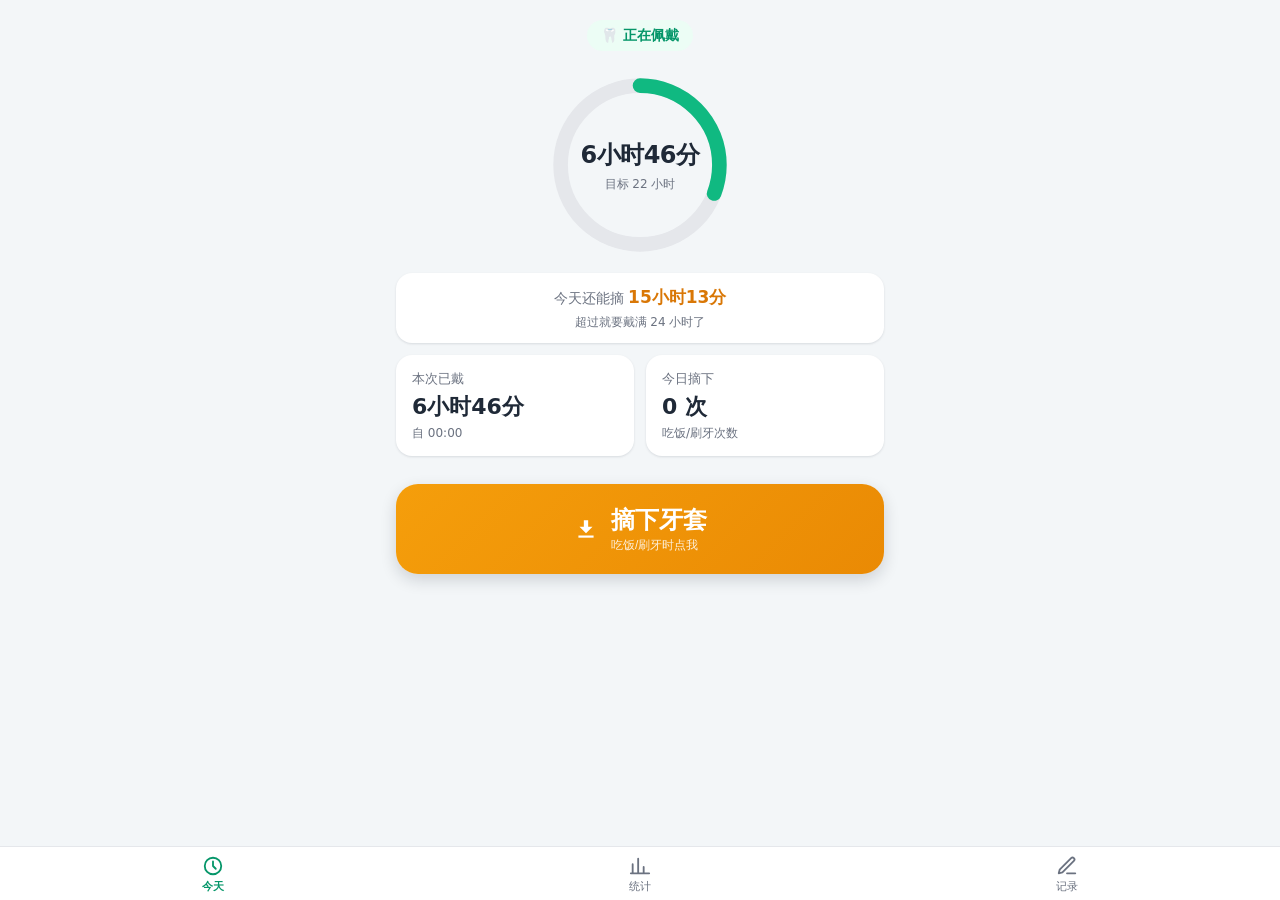
==== index.html @ 8b9c2d68 "牙套计时 PWA：佩戴记录、每日统计与可视化（首个版本） - 摘下/戴上一键记录，Toast 撤销，实时今日佩戴时长与还能摘多久 - 近7/30天柱状图（22h目标线）、每日摘戴时间线、汇总指标 - " ====
<!DOCTYPE html>
<html lang="zh-CN">
<head>
  <meta charset="UTF-8">
  <meta name="viewport" content="width=device-width, initial-scale=1, viewport-fit=cover, user-scalable=no">
  <title>牙套计时</title>
  <meta name="description" content="记录隐形牙套每日佩戴时长，目标每天 22 小时">
  <meta name="theme-color" content="#0d9488">
  <link rel="manifest" href="./manifest.json">
  <link rel="icon" href="./icons/icon-192.png">
  <link rel="apple-touch-icon" href="./icons/icon-192.png">
  <meta name="apple-mobile-web-app-capable" content="yes">
  <meta name="apple-mobile-web-app-status-bar-style" content="default">
  <link rel="stylesheet" href="./css/style.css">
</head>
<body>
  <main id="app">

    <!-- ============ 今天 ============ -->
    <section id="page-today" class="page active">
      <div id="status-chip" class="status-chip on">🦷 正在佩戴</div>

      <div class="ring-wrap">
        <div id="ring-holder"></div>
        <div class="ring-center">
          <div id="ring-main">0分钟</div>
          <div id="ring-sub">今日已佩戴</div>
        </div>
      </div>

      <div id="allowance-card" class="card allowance">今天还能摘 <b>--</b></div>

      <div class="cards-row">
        <div class="card stat">
          <div class="stat-label" id="session-label">本次已戴</div>
          <div class="stat-value" id="session-dur">--</div>
          <div class="stat-sub" id="session-since">--</div>
        </div>
        <div class="card stat">
          <div class="stat-label">今日摘下</div>
          <div class="stat-value" id="off-count">0 次</div>
          <div class="stat-sub">吃饭/刷牙次数</div>
        </div>
      </div>

      <button id="btn-toggle" class="btn-main off-action">
        <span id="btn-toggle-icon" class="btn-icon"></span>
        <span class="btn-texts">
          <span id="btn-toggle-text" class="btn-text">摘下牙套</span>
          <span id="btn-toggle-sub" class="btn-sub">吃饭/刷牙时点我</span>
        </span>
      </button>
    </section>

    <!-- ============ 统计 ============ -->
    <section id="page-stats" class="page">
      <div class="page-head">
        <h2>佩戴统计</h2>
        <div class="segmented">
          <button id="range-7" class="active">近7天</button>
          <button id="range-30">近30天</button>
        </div>
      </div>

      <div class="cards-grid4">
        <div class="card stat"><div class="stat-value" id="sum-avg">--</div><div class="stat-sub" id="sum-avg-sub">平均每天佩戴</div></div>
        <div class="card stat"><div class="stat-value" id="sum-met">--</div><div class="stat-sub" id="sum-met-sub">达标天数</div></div>
        <div class="card stat"><div class="stat-value" id="sum-streak">--</div><div class="stat-sub" id="sum-streak-sub">连续达标</div></div>
        <div class="card stat"><div class="stat-value" id="sum-rate">--</div><div class="stat-sub" id="sum-rate-sub">达标率</div></div>
      </div>

      <div class="card">
        <div class="card-title">每日佩戴时长（小时）</div>
        <div id="bar-chart" class="chart-box"></div>
        <div id="bar-caption" class="chart-caption">点击柱子可查看当天详情</div>
      </div>

      <div class="card">
        <div class="card-title">每日时间线<span class="legend"><i class="lg lg-on"></i>佩戴中 <i class="lg lg-off"></i>已摘下 <i class="lg lg-now"></i>现在</span></div>
        <div id="timeline-chart" class="chart-box"></div>
      </div>
    </section>

    <!-- ============ 记录 ============ -->
    <section id="page-records" class="page">
      <div class="page-head">
        <h2>佩戴记录</h2>
        <button id="btn-add" class="btn-primary">＋ 补录</button>
      </div>

      <div id="event-list"></div>

      <div class="card settings-card">
        <div class="card-title">设置</div>
        <label class="field-row">
          <span>每日目标（小时）</span>
          <input type="number" id="goal-input" min="1" max="24" step="0.5" value="22">
        </label>
      </div>

      <div class="card settings-card">
        <div class="card-title">数据备份</div>
        <p class="hint">数据保存在本机浏览器中。换手机、清除浏览器数据前，请先导出备份；恢复时导入即可。</p>
        <div class="btn-row">
          <button id="btn-export" class="btn-secondary">导出备份</button>
          <button id="btn-import" class="btn-secondary">导入备份</button>
          <button id="btn-clear" class="btn-secondary danger">清空数据</button>
        </div>
        <input type="file" id="import-file" accept=".json,application/json" hidden>
      </div>
    </section>
  </main>

  <!-- 底部页签 -->
  <nav class="tabbar">
    <button data-tab="today" class="active">
      <svg viewBox="0 0 24 24" width="22" height="22" fill="none" stroke="currentColor" stroke-width="2" stroke-linecap="round" stroke-linejoin="round"><circle cx="12" cy="12" r="9"/><path d="M12 7v5l3 3"/></svg>
      <span>今天</span>
    </button>
    <button data-tab="stats">
      <svg viewBox="0 0 24 24" width="22" height="22" fill="none" stroke="currentColor" stroke-width="2" stroke-linecap="round" stroke-linejoin="round"><path d="M4 20V10M10 20V4M16 20v-7M22 20H2"/></svg>
      <span>统计</span>
    </button>
    <button data-tab="records">
      <svg viewBox="0 0 24 24" width="22" height="22" fill="none" stroke="currentColor" stroke-width="2" stroke-linecap="round" stroke-linejoin="round"><path d="M12 20h9"/><path d="M16.5 3.5a2.1 2.1 0 0 1 3 3L7 19l-4 1 1-4Z"/></svg>
      <span>记录</span>
    </button>
  </nav>

  <!-- 补录/编辑弹窗 -->
  <div id="modal-overlay">
    <div class="modal">
      <div id="modal-title" class="modal-title">补录一条记录</div>
      <label class="form-row">
        <span>类型</span>
        <select id="ev-type">
          <option value="off">摘下牙套</option>
          <option value="on">戴上牙套</option>
        </select>
      </label>
      <label class="form-row">
        <span>时间</span>
        <input type="datetime-local" id="ev-time">
      </label>
      <label class="form-row">
        <span>备注</span>
        <input type="text" id="ev-note" maxlength="30" placeholder="选填，如：午饭">
      </label>
      <div class="modal-btns">
        <button id="btn-modal-cancel" class="btn-secondary">取消</button>
        <button id="btn-modal-save" class="btn-primary">保存</button>
      </div>
    </div>
  </div>

  <div id="toast"></div>

  <script src="./js/storage.js"></script>
  <script src="./js/stats.js"></script>
  <script src="./js/charts.js"></script>
  <script src="./js/app.js"></script>
</body>
</html>
---- css/style.css ----
/* 牙套计时 — 移动端优先样式 */
:root {
  --green: #10b981;
  --green-dark: #059669;
  --green-bg: #ecfdf5;
  --orange: #f59e0b;
  --orange-dark: #d97706;
  --orange-bg: #fffbeb;
  --red: #ef4444;
  --blue: #3b82f6;
  --bg: #f3f6f8;
  --card: #ffffff;
  --text: #1f2937;
  --muted: #6b7280;
  --line: #e5e7eb;
  --radius: 16px;
  --shadow: 0 1px 3px rgba(16, 24, 40, .08), 0 1px 2px rgba(16, 24, 40, .04);
}

* { box-sizing: border-box; -webkit-tap-highlight-color: transparent; }

html { height: 100%; }

body {
  margin: 0;
  min-height: 100%;
  background: var(--bg);
  color: var(--text);
  font-family: system-ui, -apple-system, "PingFang SC", "HarmonyOS Sans SC", "Microsoft YaHei", sans-serif;
  font-size: 15px;
  line-height: 1.5;
  touch-action: manipulation;
  padding-bottom: calc(64px + env(safe-area-inset-bottom));
}

#app { max-width: 520px; margin: 0 auto; padding: 16px 16px 24px; }

.page { display: none; animation: fadeIn .18s ease; }
.page.active { display: block; }
@keyframes fadeIn { from { opacity: 0; transform: translateY(4px); } to { opacity: 1; transform: none; } }

.page-head {
  display: flex; align-items: center; justify-content: space-between;
  margin: 6px 0 14px;
}
.page-head h2 { margin: 0; font-size: 20px; }

/* ---------- 状态条 ---------- */
.status-chip {
  display: inline-flex; align-items: center; gap: 4px;
  margin: 4px auto 12px; padding: 5px 14px;
  border-radius: 999px; font-size: 14px; font-weight: 600;
}
.status-chip.on { background: var(--green-bg); color: var(--green-dark); }
.status-chip.off { background: var(--orange-bg); color: var(--orange-dark); }
#page-today { text-align: center; }

/* ---------- 进度环 ---------- */
.ring-wrap { position: relative; width: 188px; margin: 8px auto 14px; }
.ring-svg { display: block; width: 100%; }
.ring-center {
  position: absolute; inset: 0;
  display: flex; flex-direction: column; align-items: center; justify-content: center;
  pointer-events: none;
}
#ring-main { font-size: 24px; font-weight: 700; letter-spacing: -0.5px; }
#ring-sub { font-size: 12px; color: var(--muted); margin-top: 2px; }

/* ---------- 卡片 ---------- */
.card {
  background: var(--card);
  border-radius: var(--radius);
  box-shadow: var(--shadow);
  padding: 14px 16px;
  margin-bottom: 12px;
  text-align: left;
}
.card-title { font-size: 14px; font-weight: 600; color: var(--text); margin-bottom: 10px; }
.card-sub { display: block; font-size: 12px; color: var(--muted); margin-top: 2px; }

.allowance { text-align: center; padding: 12px 16px; font-size: 14px; color: var(--muted); }
.allowance b { color: var(--orange-dark); font-size: 17px; }
.allowance.warn b { color: var(--red); }

.cards-row { display: grid; grid-template-columns: 1fr 1fr; gap: 12px; margin-bottom: 16px; }
.cards-grid4 { display: grid; grid-template-columns: 1fr 1fr; gap: 12px; margin-bottom: 12px; }

.stat .stat-label { font-size: 13px; color: var(--muted); }
.stat .stat-value { font-size: 22px; font-weight: 700; margin-top: 2px; }
.stat .stat-sub { font-size: 12px; color: var(--muted); margin-top: 1px; }

/* ---------- 大按钮 ---------- */
.btn-main {
  display: flex; align-items: center; justify-content: center; gap: 12px;
  width: 100%;
  padding: 20px 16px;
  border: none; border-radius: 22px;
  color: #fff; font-size: 24px; font-weight: 700;
  cursor: pointer;
  transition: transform .08s ease, filter .15s ease;
  box-shadow: 0 6px 16px rgba(16, 24, 40, .16);
}
.btn-main:active { transform: scale(.97); filter: brightness(.94); }
.btn-main .btn-icon { display: flex; }
.btn-main .btn-texts { display: flex; flex-direction: column; align-items: flex-start; gap: 1px; }
.btn-main .btn-sub { font-size: 12px; font-weight: 400; opacity: .85; }
.btn-main.off-action { background: linear-gradient(135deg, #f59e0b, #ea8a04); }
.btn-main.on-action { background: linear-gradient(135deg, #10b981, #059669); }

/* ---------- 统计页 ---------- */
.segmented {
  display: inline-flex;
  background: #e9edf1; border-radius: 10px; padding: 3px; gap: 2px;
}
.segmented button {
  border: none; background: transparent; padding: 6px 14px;
  border-radius: 8px; font-size: 13px; color: var(--muted); cursor: pointer;
}
.segmented button.active { background: #fff; color: var(--text); font-weight: 600; box-shadow: var(--shadow); }

.chart-box { overflow-x: auto; }
.chart-svg { display: block; width: 100%; min-width: 280px; }
.chart-caption { font-size: 13px; color: var(--muted); text-align: center; margin-top: 6px; min-height: 20px; }
.chart-caption .ok { color: var(--green-dark); font-weight: 600; }
.chart-caption .miss { color: var(--red); font-weight: 600; }

.legend { float: right; display: inline-flex; align-items: center; gap: 10px; font-size: 11px; font-weight: 400; color: var(--muted); }
.legend .lg { display: inline-block; width: 14px; height: 8px; border-radius: 4px; margin-right: 3px; vertical-align: middle; }
.lg-on { background: #d8f3e6; border: 1px solid #b5e4cf; }
.lg-off { background: var(--orange); }
.lg-now { background: transparent; border-left: 2px solid var(--blue); width: 2px; height: 12px; border-radius: 0; }

/* ---------- 记录页 ---------- */
.btn-primary {
  background: var(--green); color: #fff; border: none;
  padding: 9px 18px; border-radius: 12px; font-size: 15px; font-weight: 600; cursor: pointer;
}
.btn-primary:active { filter: brightness(.94); }

.btn-secondary {
  background: #eef2f5; color: var(--text); border: none;
  padding: 10px 14px; border-radius: 12px; font-size: 14px; font-weight: 500; cursor: pointer;
}
.btn-secondary:active { filter: brightness(.94); }
.btn-secondary.danger { background: #fee2e2; color: #b91c1c; }

.day-group { background: var(--card); border-radius: var(--radius); box-shadow: var(--shadow); margin-bottom: 12px; overflow: hidden; }
.day-header {
  padding: 10px 16px; font-size: 13px; font-weight: 600; color: var(--muted);
  border-bottom: 1px solid var(--line); background: #fafbfc;
}
.ev-row {
  display: flex; align-items: center; gap: 10px;
  padding: 10px 16px; border-bottom: 1px solid #f1f4f6;
}
.ev-row:last-child { border-bottom: none; }
.ev-row.redundant { opacity: .55; }
.ev-badge {
  min-width: 40px; text-align: center; padding: 3px 0;
  border-radius: 8px; font-size: 12px; font-weight: 600;
}
.b-off { background: var(--orange-bg); color: var(--orange-dark); }
.b-on { background: var(--green-bg); color: var(--green-dark); }
.ev-time { font-size: 16px; font-weight: 600; font-variant-numeric: tabular-nums; }
.ev-note { font-size: 12px; color: var(--muted); overflow: hidden; text-overflow: ellipsis; white-space: nowrap; }
.ev-warn { font-size: 10px; color: #b45309; background: var(--orange-bg); border-radius: 6px; padding: 1px 6px; }
.ev-actions { margin-left: auto; display: flex; gap: 6px; flex-shrink: 0; }
.btn-mini {
  border: 1px solid var(--line); background: #fff; color: var(--muted);
  border-radius: 8px; padding: 4px 12px; font-size: 13px; cursor: pointer;
}
.btn-mini.danger { color: var(--red); border-color: #fecaca; }

.empty-tip { text-align: center; color: var(--muted); padding: 40px 20px; line-height: 2; }

.settings-card .field-row { display: flex; align-items: center; justify-content: space-between; gap: 12px; }
.settings-card input[type="number"] {
  width: 90px; padding: 8px 10px; text-align: center;
  border: 1px solid var(--line); border-radius: 10px; font-size: 16px;
}
.hint { font-size: 12px; color: var(--muted); margin: 0 0 10px; }
.btn-row { display: flex; gap: 10px; flex-wrap: wrap; }

/* ---------- 底部页签 ---------- */
.tabbar {
  position: fixed; left: 0; right: 0; bottom: 0; z-index: 20;
  display: flex;
  background: rgba(255, 255, 255, .96);
  backdrop-filter: blur(8px);
  border-top: 1px solid var(--line);
  padding-bottom: env(safe-area-inset-bottom);
}
.tabbar button {
  flex: 1; display: flex; flex-direction: column; align-items: center; gap: 2px;
  padding: 8px 0 6px;
  border: none; background: none; color: var(--muted);
  font-size: 11px; cursor: pointer;
}
.tabbar button.active { color: var(--green-dark); font-weight: 600; }

/* ---------- 弹窗 ---------- */
#modal-overlay {
  position: fixed; inset: 0; z-index: 50;
  background: rgba(15, 23, 42, .45);
  display: none; align-items: center; justify-content: center;
  padding: 20px;
}
#modal-overlay.show { display: flex; }
.modal {
  background: #fff; border-radius: 20px; padding: 20px;
  width: 100%; max-width: 360px;
  animation: pop .18s ease;
}
@keyframes pop { from { opacity: 0; transform: scale(.95); } to { opacity: 1; transform: none; } }
.modal-title { font-size: 17px; font-weight: 700; margin-bottom: 14px; }
.form-row { display: flex; align-items: center; gap: 12px; margin-bottom: 12px; }
.form-row > span { width: 44px; flex-shrink: 0; color: var(--muted); font-size: 14px; }
.form-row select, .form-row input[type="datetime-local"], .form-row input[type="text"] {
  flex: 1; padding: 10px 12px;
  border: 1px solid var(--line); border-radius: 10px;
  font-size: 15px; background: #fff; color: var(--text);
}
.modal-btns { display: flex; gap: 10px; margin-top: 16px; }
.modal-btns .btn-secondary, .modal-btns .btn-primary { flex: 1; padding: 12px; }

/* ---------- Toast ---------- */
#toast {
  position: fixed; left: 50%; bottom: calc(80px + env(safe-area-inset-bottom));
  transform: translateX(-50%) translateY(20px);
  background: #1f2937; color: #fff;
  border-radius: 12px; padding: 10px 16px;
  font-size: 14px;
  display: flex; align-items: center; gap: 14px;
  opacity: 0; pointer-events: none;
  transition: opacity .2s ease, transform .2s ease;
  z-index: 60; max-width: calc(100vw - 40px);
  box-shadow: 0 8px 24px rgba(16, 24, 40, .25);
}
#toast.show { opacity: 1; transform: translateX(-50%) translateY(0); pointer-events: auto; }
#toast button {
  border: none; background: rgba(255, 255, 255, .18);
  color: #fff; border-radius: 8px; padding: 4px 12px;
  font-size: 13px; cursor: pointer; flex-shrink: 0;
}

/* 大屏微调 */
@media (min-width: 560px) {
  .cards-grid4 { grid-template-columns: repeat(4, 1fr); }
}
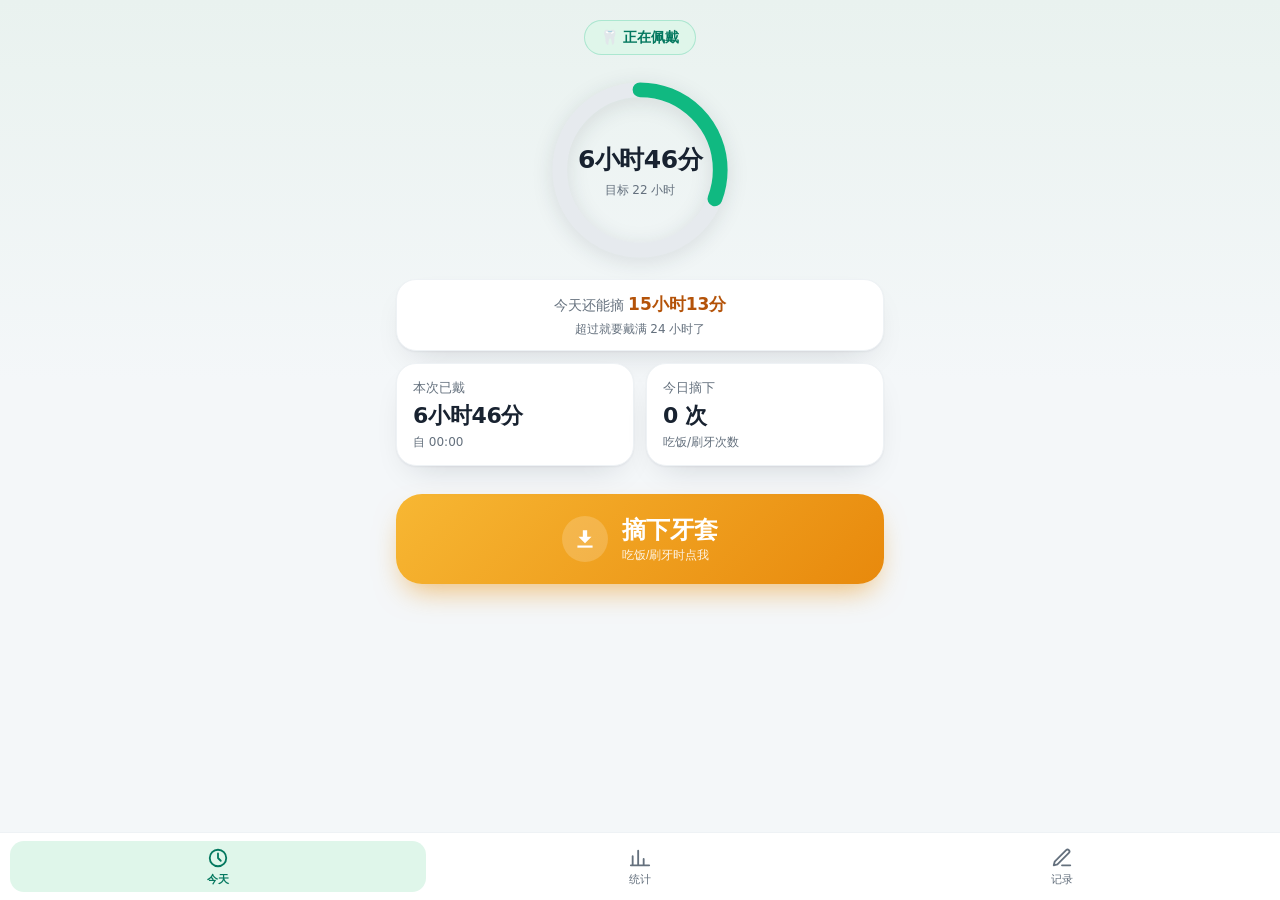
==== commit 49515509: "新增按周/按月统计视图，界面美化并适配深色模式 - stats.js 新增 weeklyStats/monthlyStats（周一/自然月分桶聚合） - 统计页四档切换：近7天/近30天/按周(12周" ====
--- a/index.html
+++ b/index.html
@@ -6,6 +6,7 @@
   <title>牙套计时</title>
   <meta name="description" content="记录隐形牙套每日佩戴时长，目标每天 22 小时">
   <meta name="theme-color" content="#0d9488">
+  <meta name="theme-color" media="(prefers-color-scheme: dark)" content="#0a1220">
   <link rel="manifest" href="./manifest.json">
   <link rel="icon" href="./icons/icon-192.png">
   <link rel="apple-touch-icon" href="./icons/icon-192.png">
@@ -59,6 +60,8 @@
         <div class="segmented">
           <button id="range-7" class="active">近7天</button>
           <button id="range-30">近30天</button>
+          <button id="range-w">按周</button>
+          <button id="range-m">按月</button>
         </div>
       </div>
 
@@ -70,12 +73,12 @@
       </div>
 
       <div class="card">
-        <div class="card-title">每日佩戴时长（小时）</div>
+        <div class="card-title" id="bar-title">每日佩戴时长（小时）</div>
         <div id="bar-chart" class="chart-box"></div>
         <div id="bar-caption" class="chart-caption">点击柱子可查看当天详情</div>
       </div>
 
-      <div class="card">
+      <div class="card" id="timeline-card">
         <div class="card-title">每日时间线<span class="legend"><i class="lg lg-on"></i>佩戴中 <i class="lg lg-off"></i>已摘下 <i class="lg lg-now"></i>现在</span></div>
         <div id="timeline-chart" class="chart-box"></div>
       </div>
--- a/css/style.css
+++ b/css/style.css
@@ -1,20 +1,73 @@
-/* 牙套计时 — 移动端优先样式 */
+/* 牙套计时 — 移动端优先样式（浅色 / 深色自动适配） */
 :root {
+  /* 语义色 */
   --green: #10b981;
-  --green-dark: #059669;
-  --green-bg: #ecfdf5;
+  --green-dark: #04785f;
+  --green-bg: #dff6ea;
   --orange: #f59e0b;
-  --orange-dark: #d97706;
-  --orange-bg: #fffbeb;
+  --orange-dark: #b45309;
+  --orange-bg: #fdf0d9;
   --red: #ef4444;
   --blue: #3b82f6;
-  --bg: #f3f6f8;
+
+  /* 界面 */
+  --bg1: #e9f2ef;
+  --bg2: #f4f7f9;
   --card: #ffffff;
-  --text: #1f2937;
-  --muted: #6b7280;
-  --line: #e5e7eb;
-  --radius: 16px;
-  --shadow: 0 1px 3px rgba(16, 24, 40, .08), 0 1px 2px rgba(16, 24, 40, .04);
+  --card-2: #f7f9fa;
+  --text: #182230;
+  --muted: #64707d;
+  --line: #e6ebef;
+  --line-soft: #eef2f5;
+  --radius: 20px;
+  --shadow: 0 1px 2px rgba(16, 24, 40, .05), 0 14px 34px -16px rgba(16, 24, 40, .18);
+  --seg-bg: #e4ebee;
+  --tabbar-bg: rgba(255, 255, 255, .94);
+  --btn-sec-bg: #edf1f5;
+
+  /* 图表（SVG 内以 style="var(...)" 引用） */
+  --c-green: var(--green);
+  --c-orange: var(--orange);
+  --c-blue: var(--blue);
+  --c-grid: #e6eaee;
+  --c-grid-strong: #c8cfd6;
+  --c-axis: #8a939c;
+  --c-bar-label: #3b4654;
+  --c-track: #dff0e8;
+  --c-track-line: #c6e2d3;
+}
+
+@media (prefers-color-scheme: dark) {
+  :root {
+    --green: #34d399;
+    --green-dark: #6ee7b7;
+    --green-bg: #143527;
+    --orange: #fbbf24;
+    --orange-dark: #fcd34d;
+    --orange-bg: #3a2a0e;
+    --red: #f87171;
+    --blue: #60a5fa;
+
+    --bg1: #0a1220;
+    --bg2: #0d1524;
+    --card: #161f2e;
+    --card-2: #1b2536;
+    --text: #e6eaf0;
+    --muted: #93a0af;
+    --line: #263248;
+    --line-soft: #202c42;
+    --shadow: 0 1px 2px rgba(0, 0, 0, .4), 0 16px 36px -16px rgba(0, 0, 0, .6);
+    --seg-bg: #1c2839;
+    --tabbar-bg: rgba(13, 21, 36, .94);
+    --btn-sec-bg: #213049;
+
+    --c-grid: #243048;
+    --c-grid-strong: #36445e;
+    --c-axis: #8a94a3;
+    --c-bar-label: #cdd6e0;
+    --c-track: #173226;
+    --c-track-line: #1e4433;
+  }
 }
 
 * { box-sizing: border-box; -webkit-tap-highlight-color: transparent; }
@@ -24,58 +77,60 @@
 body {
   margin: 0;
   min-height: 100%;
-  background: var(--bg);
+  background: linear-gradient(180deg, var(--bg1) 0, var(--bg2) 380px);
   color: var(--text);
   font-family: system-ui, -apple-system, "PingFang SC", "HarmonyOS Sans SC", "Microsoft YaHei", sans-serif;
   font-size: 15px;
   line-height: 1.5;
   touch-action: manipulation;
-  padding-bottom: calc(64px + env(safe-area-inset-bottom));
+  padding-bottom: calc(76px + env(safe-area-inset-bottom));
 }
 
 #app { max-width: 520px; margin: 0 auto; padding: 16px 16px 24px; }
 
-.page { display: none; animation: fadeIn .18s ease; }
+.page { display: none; animation: fadeIn .2s ease; }
 .page.active { display: block; }
-@keyframes fadeIn { from { opacity: 0; transform: translateY(4px); } to { opacity: 1; transform: none; } }
+@keyframes fadeIn { from { opacity: 0; transform: translateY(5px); } to { opacity: 1; transform: none; } }
 
 .page-head {
   display: flex; align-items: center; justify-content: space-between;
   margin: 6px 0 14px;
 }
-.page-head h2 { margin: 0; font-size: 20px; }
+.page-head h2 { margin: 0; font-size: 21px; letter-spacing: .3px; }
 
 /* ---------- 状态条 ---------- */
+#page-today { text-align: center; }
 .status-chip {
   display: inline-flex; align-items: center; gap: 4px;
-  margin: 4px auto 12px; padding: 5px 14px;
+  margin: 4px auto 14px; padding: 6px 16px;
   border-radius: 999px; font-size: 14px; font-weight: 600;
-}
-.status-chip.on { background: var(--green-bg); color: var(--green-dark); }
-.status-chip.off { background: var(--orange-bg); color: var(--orange-dark); }
-#page-today { text-align: center; }
+  border: 1px solid transparent;
+}
+.status-chip.on { background: var(--green-bg); color: var(--green-dark); border-color: color-mix(in srgb, var(--green) 25%, transparent); }
+.status-chip.off { background: var(--orange-bg); color: var(--orange-dark); border-color: color-mix(in srgb, var(--orange) 30%, transparent); }
 
 /* ---------- 进度环 ---------- */
-.ring-wrap { position: relative; width: 188px; margin: 8px auto 14px; }
-.ring-svg { display: block; width: 100%; }
+.ring-wrap { position: relative; width: 190px; margin: 6px auto 14px; }
+.ring-svg { display: block; width: 100%; filter: drop-shadow(0 4px 10px rgba(16, 24, 40, .12)); }
 .ring-center {
   position: absolute; inset: 0;
   display: flex; flex-direction: column; align-items: center; justify-content: center;
   pointer-events: none;
 }
-#ring-main { font-size: 24px; font-weight: 700; letter-spacing: -0.5px; }
-#ring-sub { font-size: 12px; color: var(--muted); margin-top: 2px; }
+#ring-main { font-size: 25px; font-weight: 750; letter-spacing: -0.5px; }
+#ring-sub { font-size: 12px; color: var(--muted); margin-top: 3px; }
 
 /* ---------- 卡片 ---------- */
 .card {
   background: var(--card);
+  border: 1px solid var(--line-soft);
   border-radius: var(--radius);
   box-shadow: var(--shadow);
   padding: 14px 16px;
   margin-bottom: 12px;
   text-align: left;
 }
-.card-title { font-size: 14px; font-weight: 600; color: var(--text); margin-bottom: 10px; }
+.card-title { font-size: 14px; font-weight: 650; color: var(--text); margin-bottom: 10px; }
 .card-sub { display: block; font-size: 12px; color: var(--muted); margin-top: 2px; }
 
 .allowance { text-align: center; padding: 12px 16px; font-size: 14px; color: var(--muted); }
@@ -86,90 +141,110 @@
 .cards-grid4 { display: grid; grid-template-columns: 1fr 1fr; gap: 12px; margin-bottom: 12px; }
 
 .stat .stat-label { font-size: 13px; color: var(--muted); }
-.stat .stat-value { font-size: 22px; font-weight: 700; margin-top: 2px; }
+.stat .stat-value { font-size: 22px; font-weight: 720; margin-top: 2px; letter-spacing: -0.3px; }
 .stat .stat-sub { font-size: 12px; color: var(--muted); margin-top: 1px; }
 
 /* ---------- 大按钮 ---------- */
 .btn-main {
-  display: flex; align-items: center; justify-content: center; gap: 12px;
+  display: flex; align-items: center; justify-content: center; gap: 14px;
   width: 100%;
   padding: 20px 16px;
-  border: none; border-radius: 22px;
+  border: none; border-radius: 26px;
   color: #fff; font-size: 24px; font-weight: 700;
   cursor: pointer;
   transition: transform .08s ease, filter .15s ease;
-  box-shadow: 0 6px 16px rgba(16, 24, 40, .16);
 }
 .btn-main:active { transform: scale(.97); filter: brightness(.94); }
-.btn-main .btn-icon { display: flex; }
+.btn-main .btn-icon {
+  display: flex; align-items: center; justify-content: center;
+  width: 46px; height: 46px; border-radius: 50%;
+  background: rgba(255, 255, 255, .18);
+}
 .btn-main .btn-texts { display: flex; flex-direction: column; align-items: flex-start; gap: 1px; }
-.btn-main .btn-sub { font-size: 12px; font-weight: 400; opacity: .85; }
-.btn-main.off-action { background: linear-gradient(135deg, #f59e0b, #ea8a04); }
-.btn-main.on-action { background: linear-gradient(135deg, #10b981, #059669); }
+.btn-main .btn-sub { font-size: 12px; font-weight: 400; opacity: .88; }
+.btn-main.off-action {
+  background: linear-gradient(135deg, #f7b733, #e8890c);
+  box-shadow: 0 14px 30px -10px rgba(234, 138, 4, .6);
+}
+.btn-main.on-action {
+  background: linear-gradient(135deg, #19c98d, #059669);
+  box-shadow: 0 14px 30px -10px rgba(5, 150, 105, .55);
+}
 
 /* ---------- 统计页 ---------- */
 .segmented {
   display: inline-flex;
-  background: #e9edf1; border-radius: 10px; padding: 3px; gap: 2px;
+  background: var(--seg-bg); border-radius: 12px; padding: 3px; gap: 2px;
 }
 .segmented button {
-  border: none; background: transparent; padding: 6px 14px;
-  border-radius: 8px; font-size: 13px; color: var(--muted); cursor: pointer;
-}
-.segmented button.active { background: #fff; color: var(--text); font-weight: 600; box-shadow: var(--shadow); }
+  border: none; background: transparent; padding: 6px 10px;
+  border-radius: 9px; font-size: 13px; color: var(--muted); cursor: pointer;
+  white-space: nowrap;
+}
+.segmented button.active {
+  background: var(--card); color: var(--text); font-weight: 650;
+  box-shadow: 0 1px 3px rgba(16, 24, 40, .14);
+}
 
 .chart-box { overflow-x: auto; }
 .chart-svg { display: block; width: 100%; min-width: 280px; }
 .chart-caption { font-size: 13px; color: var(--muted); text-align: center; margin-top: 6px; min-height: 20px; }
-.chart-caption .ok { color: var(--green-dark); font-weight: 600; }
-.chart-caption .miss { color: var(--red); font-weight: 600; }
+.chart-caption .ok { color: var(--green-dark); font-weight: 650; }
+.chart-caption .miss { color: var(--red); font-weight: 650; }
+
+/* 柱子入场动画（仅切换视图时重播） */
+.chart-svg .bar { transform-box: fill-box; transform-origin: center bottom; cursor: pointer; }
+.chart-svg.animate .bar { animation: barRise .5s cubic-bezier(.18, .75, .3, 1.05) backwards; }
+@keyframes barRise { from { transform: scaleY(0); opacity: .2; } }
+.chart-svg .bar.cur { stroke: var(--c-bar-label); stroke-width: 2; }
 
 .legend { float: right; display: inline-flex; align-items: center; gap: 10px; font-size: 11px; font-weight: 400; color: var(--muted); }
 .legend .lg { display: inline-block; width: 14px; height: 8px; border-radius: 4px; margin-right: 3px; vertical-align: middle; }
-.lg-on { background: #d8f3e6; border: 1px solid #b5e4cf; }
-.lg-off { background: var(--orange); }
-.lg-now { background: transparent; border-left: 2px solid var(--blue); width: 2px; height: 12px; border-radius: 0; }
+.lg-on { background: var(--c-track); border: 1px solid var(--c-track-line); }
+.lg-off { background: var(--c-orange); }
+.lg-now { background: transparent; border-left: 2px solid var(--c-blue); width: 2px; height: 12px; border-radius: 0; }
 
 /* ---------- 记录页 ---------- */
 .btn-primary {
-  background: var(--green); color: #fff; border: none;
-  padding: 9px 18px; border-radius: 12px; font-size: 15px; font-weight: 600; cursor: pointer;
+  background: linear-gradient(135deg, #19c98d, #059669); color: #fff; border: none;
+  padding: 10px 18px; border-radius: 13px; font-size: 15px; font-weight: 650; cursor: pointer;
+  box-shadow: 0 8px 18px -8px rgba(5, 150, 105, .55);
 }
 .btn-primary:active { filter: brightness(.94); }
 
 .btn-secondary {
-  background: #eef2f5; color: var(--text); border: none;
-  padding: 10px 14px; border-radius: 12px; font-size: 14px; font-weight: 500; cursor: pointer;
+  background: var(--btn-sec-bg); color: var(--text); border: none;
+  padding: 10px 14px; border-radius: 13px; font-size: 14px; font-weight: 500; cursor: pointer;
 }
 .btn-secondary:active { filter: brightness(.94); }
-.btn-secondary.danger { background: #fee2e2; color: #b91c1c; }
-
-.day-group { background: var(--card); border-radius: var(--radius); box-shadow: var(--shadow); margin-bottom: 12px; overflow: hidden; }
+.btn-secondary.danger { background: color-mix(in srgb, var(--red) 13%, transparent); color: var(--red); }
+
+.day-group { background: var(--card); border: 1px solid var(--line-soft); border-radius: var(--radius); box-shadow: var(--shadow); margin-bottom: 12px; overflow: hidden; }
 .day-header {
-  padding: 10px 16px; font-size: 13px; font-weight: 600; color: var(--muted);
-  border-bottom: 1px solid var(--line); background: #fafbfc;
+  padding: 10px 16px; font-size: 13px; font-weight: 650; color: var(--muted);
+  border-bottom: 1px solid var(--line); background: var(--card-2);
 }
 .ev-row {
   display: flex; align-items: center; gap: 10px;
-  padding: 10px 16px; border-bottom: 1px solid #f1f4f6;
+  padding: 10px 16px; border-bottom: 1px solid var(--line-soft);
 }
 .ev-row:last-child { border-bottom: none; }
 .ev-row.redundant { opacity: .55; }
 .ev-badge {
   min-width: 40px; text-align: center; padding: 3px 0;
-  border-radius: 8px; font-size: 12px; font-weight: 600;
+  border-radius: 8px; font-size: 12px; font-weight: 650;
 }
 .b-off { background: var(--orange-bg); color: var(--orange-dark); }
 .b-on { background: var(--green-bg); color: var(--green-dark); }
-.ev-time { font-size: 16px; font-weight: 600; font-variant-numeric: tabular-nums; }
+.ev-time { font-size: 16px; font-weight: 650; font-variant-numeric: tabular-nums; }
 .ev-note { font-size: 12px; color: var(--muted); overflow: hidden; text-overflow: ellipsis; white-space: nowrap; }
-.ev-warn { font-size: 10px; color: #b45309; background: var(--orange-bg); border-radius: 6px; padding: 1px 6px; }
+.ev-warn { font-size: 10px; color: var(--orange-dark); background: var(--orange-bg); border-radius: 6px; padding: 1px 6px; }
 .ev-actions { margin-left: auto; display: flex; gap: 6px; flex-shrink: 0; }
 .btn-mini {
-  border: 1px solid var(--line); background: #fff; color: var(--muted);
-  border-radius: 8px; padding: 4px 12px; font-size: 13px; cursor: pointer;
-}
-.btn-mini.danger { color: var(--red); border-color: #fecaca; }
+  border: 1px solid var(--line); background: var(--card); color: var(--muted);
+  border-radius: 9px; padding: 4px 12px; font-size: 13px; cursor: pointer;
+}
+.btn-mini.danger { color: var(--red); border-color: color-mix(in srgb, var(--red) 35%, transparent); }
 
 .empty-tip { text-align: center; color: var(--muted); padding: 40px 20px; line-height: 2; }
 
@@ -177,6 +252,7 @@
 .settings-card input[type="number"] {
   width: 90px; padding: 8px 10px; text-align: center;
   border: 1px solid var(--line); border-radius: 10px; font-size: 16px;
+  background: var(--card); color: var(--text);
 }
 .hint { font-size: 12px; color: var(--muted); margin: 0 0 10px; }
 .btn-row { display: flex; gap: 10px; flex-wrap: wrap; }
@@ -184,31 +260,36 @@
 /* ---------- 底部页签 ---------- */
 .tabbar {
   position: fixed; left: 0; right: 0; bottom: 0; z-index: 20;
-  display: flex;
-  background: rgba(255, 255, 255, .96);
-  backdrop-filter: blur(8px);
-  border-top: 1px solid var(--line);
-  padding-bottom: env(safe-area-inset-bottom);
+  display: flex; gap: 6px;
+  background: var(--tabbar-bg);
+  backdrop-filter: blur(10px);
+  -webkit-backdrop-filter: blur(10px);
+  border-top: 1px solid var(--line-soft);
+  padding: 8px 10px calc(8px + env(safe-area-inset-bottom));
 }
 .tabbar button {
-  flex: 1; display: flex; flex-direction: column; align-items: center; gap: 2px;
-  padding: 8px 0 6px;
+  flex: 1; display: flex; flex-direction: column; align-items: center; gap: 3px;
+  padding: 6px 0 5px;
   border: none; background: none; color: var(--muted);
-  font-size: 11px; cursor: pointer;
-}
-.tabbar button.active { color: var(--green-dark); font-weight: 600; }
+  font-size: 11px; cursor: pointer; border-radius: 14px;
+  transition: background .15s ease, color .15s ease;
+}
+.tabbar button.active { background: var(--green-bg); color: var(--green-dark); font-weight: 650; }
 
 /* ---------- 弹窗 ---------- */
 #modal-overlay {
   position: fixed; inset: 0; z-index: 50;
-  background: rgba(15, 23, 42, .45);
+  background: rgba(10, 16, 28, .5);
+  backdrop-filter: blur(2px);
   display: none; align-items: center; justify-content: center;
   padding: 20px;
 }
 #modal-overlay.show { display: flex; }
 .modal {
-  background: #fff; border-radius: 20px; padding: 20px;
+  background: var(--card); border: 1px solid var(--line-soft);
+  border-radius: 22px; padding: 20px;
   width: 100%; max-width: 360px;
+  box-shadow: 0 24px 60px -12px rgba(10, 16, 28, .45);
   animation: pop .18s ease;
 }
 @keyframes pop { from { opacity: 0; transform: scale(.95); } to { opacity: 1; transform: none; } }
@@ -218,23 +299,23 @@
 .form-row select, .form-row input[type="datetime-local"], .form-row input[type="text"] {
   flex: 1; padding: 10px 12px;
   border: 1px solid var(--line); border-radius: 10px;
-  font-size: 15px; background: #fff; color: var(--text);
+  font-size: 15px; background: var(--card-2); color: var(--text);
 }
 .modal-btns { display: flex; gap: 10px; margin-top: 16px; }
 .modal-btns .btn-secondary, .modal-btns .btn-primary { flex: 1; padding: 12px; }
 
 /* ---------- Toast ---------- */
 #toast {
-  position: fixed; left: 50%; bottom: calc(80px + env(safe-area-inset-bottom));
-  transform: translateX(-50%) translateY(20px);
+  position: fixed; left: 50%; bottom: calc(90px + env(safe-area-inset-bottom));
+  transform: translateX(-50%) translateY(16px);
   background: #1f2937; color: #fff;
-  border-radius: 12px; padding: 10px 16px;
+  border-radius: 13px; padding: 10px 16px;
   font-size: 14px;
   display: flex; align-items: center; gap: 14px;
   opacity: 0; pointer-events: none;
   transition: opacity .2s ease, transform .2s ease;
   z-index: 60; max-width: calc(100vw - 40px);
-  box-shadow: 0 8px 24px rgba(16, 24, 40, .25);
+  box-shadow: 0 10px 28px rgba(10, 16, 28, .35);
 }
 #toast.show { opacity: 1; transform: translateX(-50%) translateY(0); pointer-events: auto; }
 #toast button {
